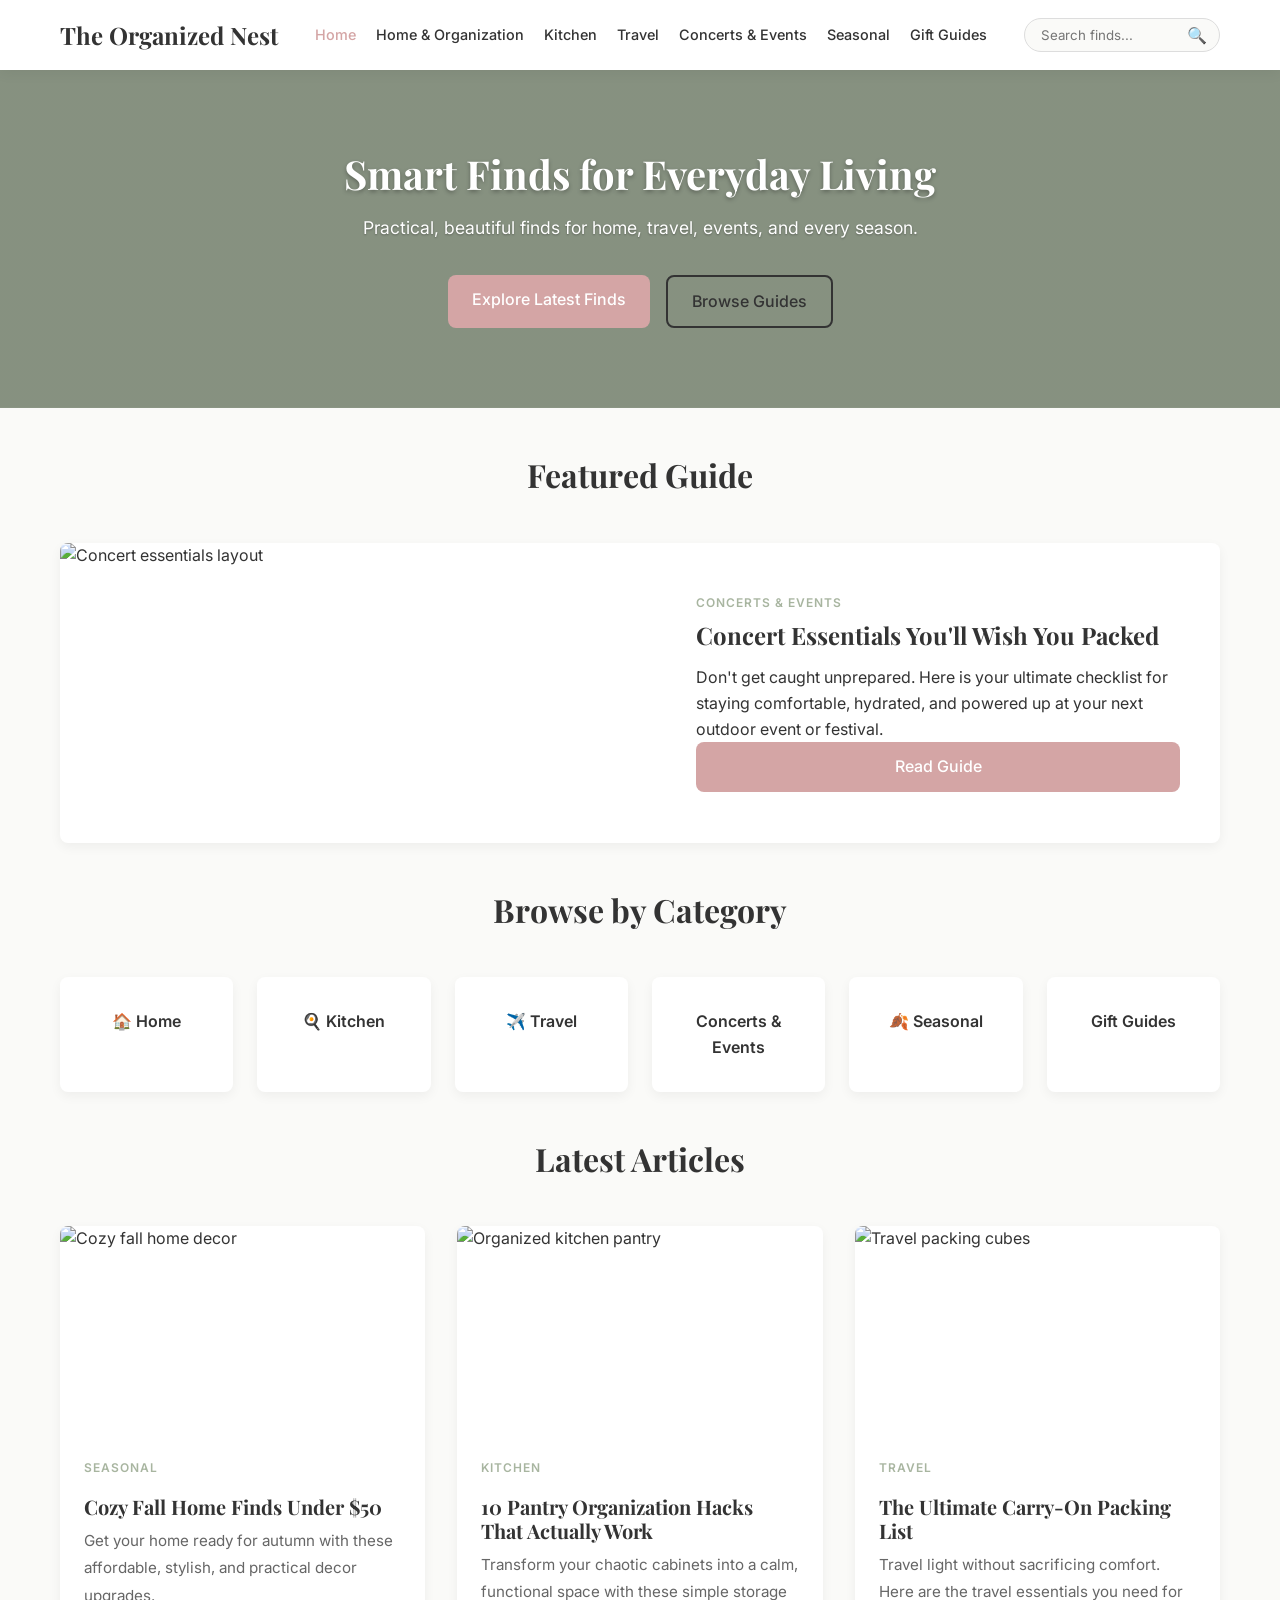
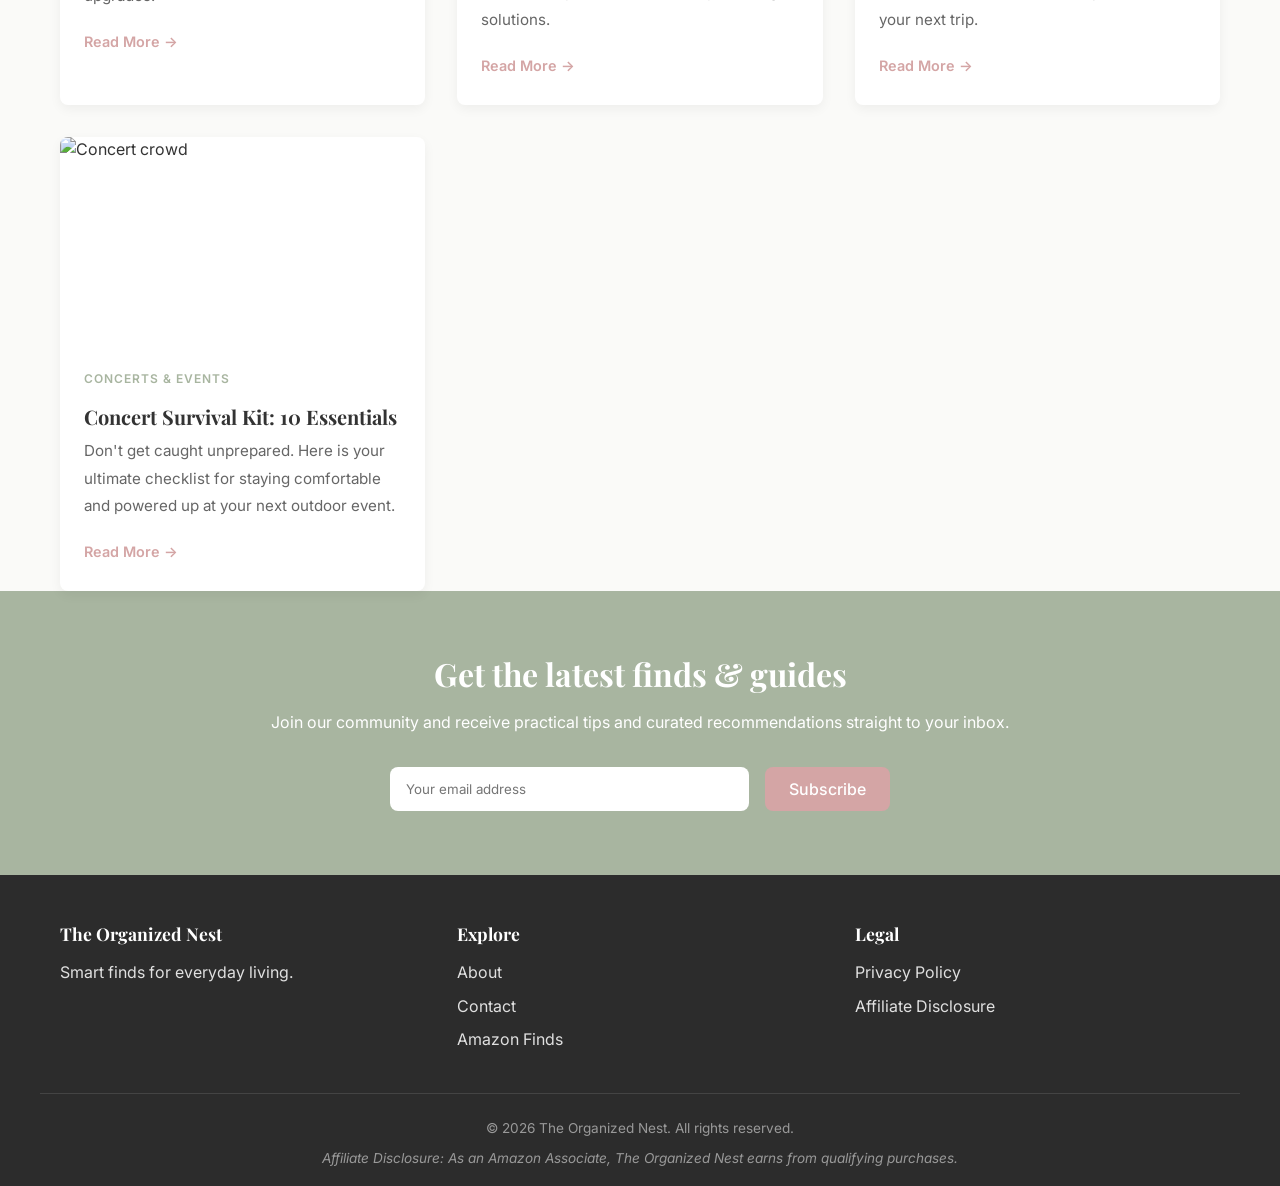
==== index.html @ ee4d2ad8 "Sprint 6: Added SEO tags, lazy loading, affiliate link injector, and analytics placeholders" ====
<!DOCTYPE html>
<html lang="en">
<head>
    <meta charset="UTF-8">
    <meta name="viewport" content="width=device-width, initial-scale=1.0">
    <meta name="description" content="Smart finds for everyday living. Practical, beautiful finds for home, travel, events, and every season.">
    <title>The Organized Nest | Smart Finds for Everyday Living</title>
    <link rel="canonical" href="https://the-organized-nest.netlify.app/">
    
    <!-- Open Graph / Pinterest -->
    <meta property="og:title" content="The Organized Nest | Smart Finds for Everyday Living">
    <meta property="og:description" content="Practical, beautiful finds for home, travel, events, and every season.">
    <meta property="og:image" content="https://images.unsplash.com/photo-1493663284031-b7e3aefcae8e?auto=format&fit=crop&w=1200&q=80">
    <meta property="og:type" content="website">

    <!-- Analytics Placeholders (Uncomment and add your IDs when ready) -->
    <!-- Google Analytics (GA4)
    <script async src="https://www.googletagmanager.com/gtag/js?id=G-XXXXXXXXXX"></script>
    <script>
      window.dataLayer = window.dataLayer || [];
      function gtag(){dataLayer.push(arguments);}
      gtag('js', new Date());
      gtag('config', 'G-XXXXXXXXXX');
    </script> -->
    
    <!-- Pinterest Tag
    <script>
      !function(e){if(!window.pintrk){window.pintrk = function () {
      window.pintrk.queue.push(Array.prototype.slice.call(arguments))};var
      n=window.pintrk;n.queue=[];n.version="3.0";var t=document.createElement("script");
      t.async=!0;t.src=e;var r=document.getElementsByTagName("script")[0];
      r.parentNode.insertBefore(t,r)}}("https://s.pinimg.com/ct/core.js");
      pintrk('load', 'YOUR_PINTEREST_TAG_ID');
      pintrk('page');
    </script> -->

    <link rel="stylesheet" href="css/style.css">
    <link href="https://fonts.googleapis.com/css2?family=Inter:wght@400;500;600&family=Playfair+Display:wght@600;700&display=swap" rel="stylesheet">
</head>
<body>
    <header class="site-header">
        <div class="container header-container">
            <a href="index.html" class="logo">The Organized Nest</a>
            <button class="mobile-menu-toggle" aria-label="Toggle navigation"><span class="hamburger"></span></button>
            <nav class="main-nav">
                <ul class="nav-list">
                    <li><a href="index.html" class="active">Home</a></li>
                    <li><a href="#">Home & Organization</a></li>
                    <li><a href="#">Kitchen</a></li>
                    <li><a href="travel.html">Travel</a></li>
                    <li><a href="#">Concerts & Events</a></li>
                    <li><a href="#">Seasonal</a></li>
                    <li><a href="#">Gift Guides</a></li>
                </ul>
            </nav>
            <div class="header-search">
                <input type="text" placeholder="Search finds..." aria-label="Search">
                <div id="search-results" class="search-results-container"></div>
                <button type="button" aria-label="Submit search">🔍</button>
            </div>
        </div>
    </header>

    <main>
        <section class="hero">
            <div class="container hero-content">
                <h1>Smart Finds for Everyday Living</h1>
                <p>Practical, beautiful finds for home, travel, events, and every season.</p>
                <div class="hero-buttons">
                    <a href="#latest" class="btn btn-primary">Explore Latest Finds</a>
                    <a href="#categories" class="btn btn-secondary">Browse Guides</a>
                </div>
            </div>
        </section>

        <section class="featured-guide container">
            <div class="section-header"><h2>Featured Guide</h2></div>
            <article class="featured-card">
                <div class="featured-image"><img src="https://images.unsplash.com/photo-1501281668745-f7f57925c3b4?auto=format&fit=crop&w=800&q=80" alt="Concert essentials layout" loading="lazy"></div>
                <div class="featured-text">
                    <span class="category-tag">Concerts & Events</span>
                    <h3>Concert Essentials You'll Wish You Packed</h3>
                    <p>Don't get caught unprepared. Here is your ultimate checklist for staying comfortable, hydrated, and powered up at your next outdoor event or festival.</p>
                    <a href="articles/concert-essentials.html" class="btn btn-primary">Read Guide</a>
                </div>
            </article>
        </section>

        <section id="categories" class="categories container">
            <div class="section-header"><h2>Browse by Category</h2></div>
            <div class="category-grid">
                <a href="#" class="category-card"><span>🏠 Home</span></a>
                <a href="#" class="category-card"><span>🍳 Kitchen</span></a>
                <a href="travel.html" class="category-card"><span>✈️ Travel</span></a>
                <a href="#" class="category-card"><span> Concerts & Events</span></a>
                <a href="#" class="category-card"><span>🍂 Seasonal</span></a>
                <a href="#" class="category-card"><span> Gift Guides</span></a>
            </div>
        </section>

        <section id="latest" class="latest-articles container">
            <div class="section-header"><h2>Latest Articles</h2></div>
            <div class="article-grid">
                <article class="article-card">
                    <img src="https://images.unsplash.com/photo-1513694203232-719a280e022f?auto=format&fit=crop&w=600&q=80" alt="Cozy fall home decor" loading="lazy">
                    <div class="article-content">
                        <span class="category-tag">Seasonal</span>
                        <h3>Cozy Fall Home Finds Under $50</h3>
                        <p>Get your home ready for autumn with these affordable, stylish, and practical decor upgrades.</p>
                        <a href="articles/seasonal-fall.html" class="read-more">Read More →</a>
                    </div>
                </article>
                <article class="article-card">
                    <img src="https://images.unsplash.com/photo-1556911220-bff31c812dba?auto=format&fit=crop&w=600&q=80" alt="Organized kitchen pantry" loading="lazy">
                    <div class="article-content">
                        <span class="category-tag">Kitchen</span>
                        <h3>10 Pantry Organization Hacks That Actually Work</h3>
                        <p>Transform your chaotic cabinets into a calm, functional space with these simple storage solutions.</p>
                        <a href="articles/kitchen-organization.html" class="read-more">Read More →</a>
                    </div>
                </article>
                <article class="article-card">
                    <img src="https://images.unsplash.com/photo-1469854523086-cc02fe5d8800?auto=format&fit=crop&w=600&q=80" alt="Travel packing cubes" loading="lazy">
                    <div class="article-content">
                        <span class="category-tag">Travel</span>
                        <h3>The Ultimate Carry-On Packing List</h3>
                        <p>Travel light without sacrificing comfort. Here are the travel essentials you need for your next trip.</p>
                        <a href="articles/travel-essentials.html" class="read-more">Read More →</a>
                    </div>
                </article>
                <article class="article-card">
                    <img src="https://images.unsplash.com/photo-1501281668745-f7f57925c3b4?auto=format&fit=crop&w=600&q=80" alt="Concert crowd" loading="lazy">
                    <div class="article-content">
                        <span class="category-tag">Concerts & Events</span>
                        <h3>Concert Survival Kit: 10 Essentials</h3>
                        <p>Don't get caught unprepared. Here is your ultimate checklist for staying comfortable and powered up at your next outdoor event.</p>
                        <a href="articles/concert-essentials.html" class="read-more">Read More →</a>
                    </div>
                </article>
            </div>
        </section>

        <section class="newsletter">
            <div class="container newsletter-content">
                <h2>Get the latest finds & guides</h2>
                <p>Join our community and receive practical tips and curated recommendations straight to your inbox.</p>
                <form class="newsletter-form" onsubmit="event.preventDefault(); alert('Thank you for subscribing! (Placeholder)');">
                    <input type="email" placeholder="Your email address" required aria-label="Email address">
                    <button type="submit" class="btn btn-primary">Subscribe</button>
                </form>
            </div>
        </section>
    </main>

    <footer class="site-footer">
        <div class="container footer-content">
            <div class="footer-column"><h4>The Organized Nest</h4><p>Smart finds for everyday living.</p></div>
            <div class="footer-column"><h4>Explore</h4><ul><li><a href="about.html">About</a></li><li><a href="contact.html">Contact</a></li><li><a href="#">Amazon Finds</a></li></ul></div>
            <div class="footer-column"><h4>Legal</h4><ul><li><a href="privacy.html">Privacy Policy</a></li><li><a href="affiliate-disclosure.html">Affiliate Disclosure</a></li></ul></div>
        </div>
        <div class="container footer-bottom"><p>&copy; 2026 The Organized Nest. All rights reserved.</p><p class="affiliate-disclaimer">Affiliate Disclosure: As an Amazon Associate, The Organized Nest earns from qualifying purchases.</p></div>
    </footer>
    <script src="js/search-data.js"></script>
    <script src="js/main.js"></script>
</body>
</html>
---- css/style.css ----
/* =========================================
   THE ORGANIZED NEST - SPRINT 5 CSS
   ========================================= */

/* 1. CSS VARIABLES & RESET */
:root {
    --color-bg: #FAFAF8;
    --color-card: #FFFFFF;
    --color-text: #333333;
    --color-text-light: #666666;
    --color-accent: #D4A5A5;
    --color-accent-hover: #C08E8E;
    --color-sage: #A8B5A0;
    --font-heading: 'Playfair Display', serif;
    --font-body: 'Inter', sans-serif;
    --border-radius: 8px;
    --shadow: 0 4px 12px rgba(0, 0, 0, 0.05);
    --container-width: 1200px;
    --article-width: 800px;
}

* { margin: 0; padding: 0; box-sizing: border-box; }

body { font-family: var(--font-body); background-color: var(--color-bg); color: var(--color-text); line-height: 1.6; }
img { max-width: 100%; height: auto; display: block; border-radius: var(--border-radius); }
a { text-decoration: none; color: inherit; transition: color 0.3s ease; }
ul { list-style: none; }
.container { max-width: var(--container-width); margin: 0 auto; padding: 0 20px; }

/* 2. TYPOGRAPHY & BUTTONS */
h1, h2, h3, h4 { font-family: var(--font-heading); font-weight: 700; line-height: 1.2; margin-bottom: 1rem; }
h1 { font-size: 2.5rem; } h2 { font-size: 2rem; } h3 { font-size: 1.5rem; }

.btn { display: inline-block; padding: 12px 24px; border-radius: var(--border-radius); font-weight: 500; cursor: pointer; border: none; transition: all 0.3s ease; font-family: var(--font-body); font-size: 1rem; text-align: center; }
.btn-primary { background-color: var(--color-accent); color: white; }
.btn-primary:hover { background-color: var(--color-accent-hover); transform: translateY(-2px); }
.btn-secondary { background-color: transparent; border: 2px solid var(--color-text); color: var(--color-text); }
.btn-secondary:hover { background-color: var(--color-text); color: white; }

.category-tag { display: inline-block; font-size: 0.75rem; text-transform: uppercase; letter-spacing: 1px; color: var(--color-sage); font-weight: 600; margin-bottom: 0.5rem; }

/* 3. HEADER & NAVIGATION */
.site-header { background-color: var(--color-card); box-shadow: var(--shadow); position: sticky; top: 0; z-index: 100; padding: 1rem 0; }
.header-container { display: flex; align-items: center; justify-content: space-between; gap: 2rem; }
.logo { font-family: var(--font-heading); font-size: 1.5rem; font-weight: 700; color: var(--color-text); white-space: nowrap; }
.nav-list { display: flex; gap: 1.25rem; align-items: center; flex-wrap: nowrap; }
.nav-list li { margin: 0; }
.nav-list a { font-size: 0.9rem; font-weight: 500; padding: 0.5rem 0; white-space: nowrap; }
.nav-list a:hover, .nav-list a.active { color: var(--color-accent); }

.header-search { display: flex; align-items: center; border: 1px solid #ddd; border-radius: 20px; padding: 4px 12px; background: var(--color-bg); position: relative; }
.header-search input { border: none; outline: none; padding: 4px; font-family: var(--font-body); width: 150px; background: transparent; }
.header-search button { background: none; border: none; cursor: pointer; font-size: 1rem; }

.search-results-container { display: none; position: absolute; top: 100%; right: 0; margin-top: 10px; width: 300px; background-color: var(--color-card); border-radius: var(--border-radius); box-shadow: 0 8px 24px rgba(0,0,0,0.15); z-index: 101; max-height: 400px; overflow-y: auto; border: 1px solid #eee; }
.search-result-item { display: block; padding: 12px 16px; border-bottom: 1px solid #f5f5f5; transition: background 0.2s ease; }
.search-result-item:last-child { border-bottom: none; }
.search-result-item:hover { background-color: #f9f9f9; }
.search-result-category { display: block; font-size: 0.7rem; text-transform: uppercase; color: var(--color-sage); font-weight: 600; margin-bottom: 4px; }
.search-result-title { display: block; font-size: 0.9rem; color: var(--color-text); font-weight: 500; line-height: 1.3; }
.search-result-item.no-results { color: var(--color-text-light); font-style: italic; cursor: default; }

.mobile-menu-toggle { display: none; background: none; border: none; cursor: pointer; padding: 8px; }
.hamburger { display: block; width: 25px; height: 3px; background-color: var(--color-text); position: relative; }
.hamburger::before, .hamburger::after { content: ''; position: absolute; width: 25px; height: 3px; background-color: var(--color-text); left: 0; }
.hamburger::before { top: -8px; } .hamburger::after { top: 8px; }

/* 4. HERO SECTION */
.hero { background-color: var(--color-sage); color: white; text-align: center; padding: 5rem 20px; background-image: linear-gradient(rgba(0,0,0,0.2), rgba(0,0,0,0.2)), url('https://images.unsplash.com/photo-1493663284031-b7e3aefcae8e?auto=format&fit=crop&w=1200&q=80'); background-size: cover; background-position: center; }
.hero-content { max-width: 700px; margin: 0 auto; }
.hero h1 { color: white; text-shadow: 0 2px 4px rgba(0,0,0,0.3); }
.hero p { font-size: 1.1rem; margin-bottom: 2rem; text-shadow: 0 1px 2px rgba(0,0,0,0.3); }
.hero-buttons { display: flex; gap: 1rem; justify-content: center; flex-wrap: wrap; }

/* 5. SECTIONS GENERAL */
section { padding: 4rem 0; }
.section-header { text-align: center; margin-bottom: 3rem; padding-top: 1rem; }

/* 6. FEATURED GUIDE */
.featured-guide { padding-top: 2rem; }
.featured-card { display: grid; grid-template-columns: 1fr 1fr; gap: 2rem; background-color: var(--color-card); border-radius: var(--border-radius); overflow: hidden; box-shadow: var(--shadow); }
.featured-image img { width: 100%; height: 100%; object-fit: cover; border-radius: 0; min-height: 300px; }
.featured-text { padding: 2.5rem; display: flex; flex-direction: column; justify-content: center; }

/* 7. CATEGORIES */
.categories { padding-top: 2rem; }
.category-grid { display: grid; grid-template-columns: repeat(auto-fit, minmax(150px, 1fr)); gap: 1.5rem; }
.category-card { background-color: var(--color-card); padding: 2rem 1rem; text-align: center; border-radius: var(--border-radius); box-shadow: var(--shadow); font-weight: 600; transition: transform 0.3s ease, box-shadow 0.3s ease; }
.category-card:hover { transform: translateY(-5px); box-shadow: 0 8px 20px rgba(0,0,0,0.1); color: var(--color-accent); }

/* 8. LATEST ARTICLES */
.latest-articles { padding-top: 2rem; }
.article-grid { display: grid; grid-template-columns: repeat(auto-fit, minmax(300px, 1fr)); gap: 2rem; }
.article-card { background-color: var(--color-card); border-radius: var(--border-radius); overflow: hidden; box-shadow: var(--shadow); transition: transform 0.3s ease; }
.article-card:hover { transform: translateY(-5px); }
.article-card img { width: 100%; height: 200px; object-fit: cover; border-radius: 0; }
.article-card .article-content { padding: 1.5rem; }
.article-card .article-content h3 { font-size: 1.25rem; margin: 0.5rem 0; }
.article-card .article-content p { font-size: 0.95rem; color: var(--color-text-light); margin-bottom: 1rem; }
.read-more { font-size: 0.9rem; font-weight: 600; color: var(--color-accent); }

/* 9. NEWSLETTER */
.newsletter { background-color: var(--color-sage); color: white; text-align: center; }
.newsletter h2 { color: white; }
.newsletter-form { display: flex; gap: 1rem; justify-content: center; max-width: 500px; margin: 2rem auto 0; }
.newsletter-form input { flex: 1; padding: 12px 16px; border: none; border-radius: var(--border-radius); font-family: var(--font-body); }

/* 10. FOOTER */
.site-footer { background-color: #2C2C2C; color: #E0E0E0; padding: 3rem 0 1rem; }
.footer-content { display: grid; grid-template-columns: repeat(auto-fit, minmax(200px, 1fr)); gap: 2rem; margin-bottom: 2rem; }
.footer-column h4 { color: white; font-size: 1.1rem; margin-bottom: 1rem; }
.footer-column ul li { margin-bottom: 0.5rem; }
.footer-column a:hover { color: var(--color-accent); }
.footer-bottom { border-top: 1px solid #444; padding-top: 1.5rem; text-align: center; font-size: 0.85rem; color: #999; }
.affiliate-disclaimer { margin-top: 0.5rem; font-style: italic; }

/* 11. ARTICLE PAGE SPECIFIC STYLES */
.article-container { max-width: var(--article-width); margin: 0 auto; padding: 3rem 20px; }
.article-header { text-align: center; margin-bottom: 3rem; }
.breadcrumb { font-size: 0.85rem; color: var(--color-text-light); margin-bottom: 1rem; }
.breadcrumb a:hover { color: var(--color-accent); }
.article-date { font-size: 0.9rem; color: var(--color-text-light); margin-bottom: 2rem; }
.article-hero-img { width: 100%; height: 400px; object-fit: cover; border-radius: var(--border-radius); margin-top: 2rem; }

.article-content { font-size: 1.1rem; line-height: 1.8; color: var(--color-text); }
.article-content p { margin-bottom: 1.5rem; }
.article-content h2 { margin-top: 3rem; margin-bottom: 1rem; font-size: 1.8rem; }
.article-content h3 { margin-top: 2rem; margin-bottom: 0.5rem; font-size: 1.4rem; }
.intro-text { font-size: 1.2rem; font-weight: 500; color: var(--color-text-light); border-left: 4px solid var(--color-accent); padding-left: 1.5rem; margin-bottom: 2.5rem; }

.toc { background-color: var(--color-card); padding: 2rem; border-radius: var(--border-radius); box-shadow: var(--shadow); margin-bottom: 3rem; }
.toc h3 { font-size: 1.2rem; margin-bottom: 1rem; margin-top: 0; }
.toc ul { list-style: disc; padding-left: 1.5rem; }
.toc li { margin-bottom: 0.5rem; }
.toc a { color: var(--color-accent); font-weight: 500; }
.toc a:hover { text-decoration: underline; }

.product-card { display: grid; grid-template-columns: 1fr 2fr; gap: 2rem; background-color: var(--color-card); padding: 2rem; border-radius: var(--border-radius); box-shadow: var(--shadow); margin: 2.5rem 0; align-items: center; }
.product-image img { width: 100%; height: 250px; object-fit: cover; border-radius: var(--border-radius); }
.product-info h3 { font-size: 1.4rem; margin-bottom: 0.5rem; margin-top: 0; }
.product-info p { font-size: 1rem; color: var(--color-text-light); margin-bottom: 1.5rem; }

.affiliate-disclosure-box { background-color: #f0f0f0; border-left: 4px solid var(--color-sage); padding: 1.5rem; margin-top: 4rem; font-size: 0.9rem; color: var(--color-text-light); border-radius: 0 var(--border-radius) var(--border-radius) 0; }
.related-articles { max-width: var(--container-width); margin: 0 auto; padding: 4rem 20px; border-top: 1px solid #eee; }
.related-articles h2 { text-align: center; margin-bottom: 2.5rem; }

#back-to-top { display: none; position: fixed; bottom: 30px; right: 30px; z-index: 99; border: none; outline: none; background-color: var(--color-accent); color: white; cursor: pointer; padding: 15px; border-radius: 50%; font-size: 18px; box-shadow: 0 4px 12px rgba(0,0,0,0.15); transition: background-color 0.3s, transform 0.3s; }
#back-to-top:hover { background-color: var(--color-accent-hover); transform: translateY(-3px); }

/* 12. SIMPLE PAGES (About, Privacy, Contact) */
.simple-page-container { max-width: var(--article-width); margin: 0 auto; padding: 4rem 20px; }
.simple-page-container h1 { text-align: center; margin-bottom: 1rem; }
.simple-page-container .page-intro { text-align: center; font-size: 1.1rem; color: var(--color-text-light); margin-bottom: 3rem; max-width: 600px; margin-left: auto; margin-right: auto; }
.simple-page-container h2 { margin-top: 2.5rem; margin-bottom: 1rem; font-size: 1.5rem; }
.simple-page-container p, .simple-page-container li { margin-bottom: 1rem; line-height: 1.7; }
.simple-page-container ul { list-style: disc; padding-left: 1.5rem; margin-bottom: 1.5rem; }

.contact-form { background-color: var(--color-card); padding: 2rem; border-radius: var(--border-radius); box-shadow: var(--shadow); max-width: 600px; margin: 0 auto; }
.form-group { margin-bottom: 1.5rem; }
.form-group label { display: block; margin-bottom: 0.5rem; font-weight: 500; }
.form-group input, .form-group textarea { width: 100%; padding: 12px; border: 1px solid #ddd; border-radius: var(--border-radius); font-family: var(--font-body); font-size: 1rem; }
.form-group textarea { resize: vertical; min-height: 150px; }

/* 13. CATEGORY PAGE STYLES (NEW) */
.category-hero {
    background-color: var(--color-sage);
    color: white;
    text-align: center;
    padding: 4rem 20px;
    background-size: cover;
    background-position: center;
    position: relative;
}
.category-hero::before {
    content: '';
    position: absolute;
    top: 0; left: 0; right: 0; bottom: 0;
    background: rgba(0,0,0,0.3);
}
.category-hero-content {
    position: relative;
    z-index: 1;
    max-width: 700px;
    margin: 0 auto;
}
.category-hero h1 { color: white; text-shadow: 0 2px 4px rgba(0,0,0,0.3); margin-bottom: 1rem; }
.category-hero p { font-size: 1.1rem; text-shadow: 0 1px 2px rgba(0,0,0,0.3); }

.category-articles-section { padding: 4rem 0; }

/* 14. RESPONSIVE DESIGN */
@media (max-width: 900px) {
    .header-search { display: none; }
    .product-card { grid-template-columns: 1fr; }
    .product-image img { height: 200px; }
}

@media (max-width: 768px) {
    .mobile-menu-toggle { display: block; }
    .main-nav { display: none; position: absolute; top: 100%; left: 0; width: 100%; background-color: var(--color-card); box-shadow: var(--shadow); padding: 1rem 0; border-top: 1px solid #f0f0f0; }
    .main-nav.active { display: block; }
    .nav-list { flex-direction: column; gap: 0; width: 100%; }
    .nav-list li { width: 100%; border-bottom: 1px solid #f5f5f5; }
    .nav-list li:last-child { border-bottom: none; }
    .nav-list a { display: block; width: 100%; padding: 1rem; text-align: center; font-size: 1rem; }
    h1 { font-size: 2rem; } h2 { font-size: 1.75rem; }
    .section-header { margin-bottom: 2rem; padding-top: 0.5rem; }
    .featured-card { grid-template-columns: 1fr; }
    .featured-image img { height: 250px; }
    .newsletter-form { flex-direction: column; }
    .newsletter-form input, .newsletter-form button { width: 100%; }
    .article-hero-img { height: 250px; }
    .article-content { font-size: 1rem; }
}
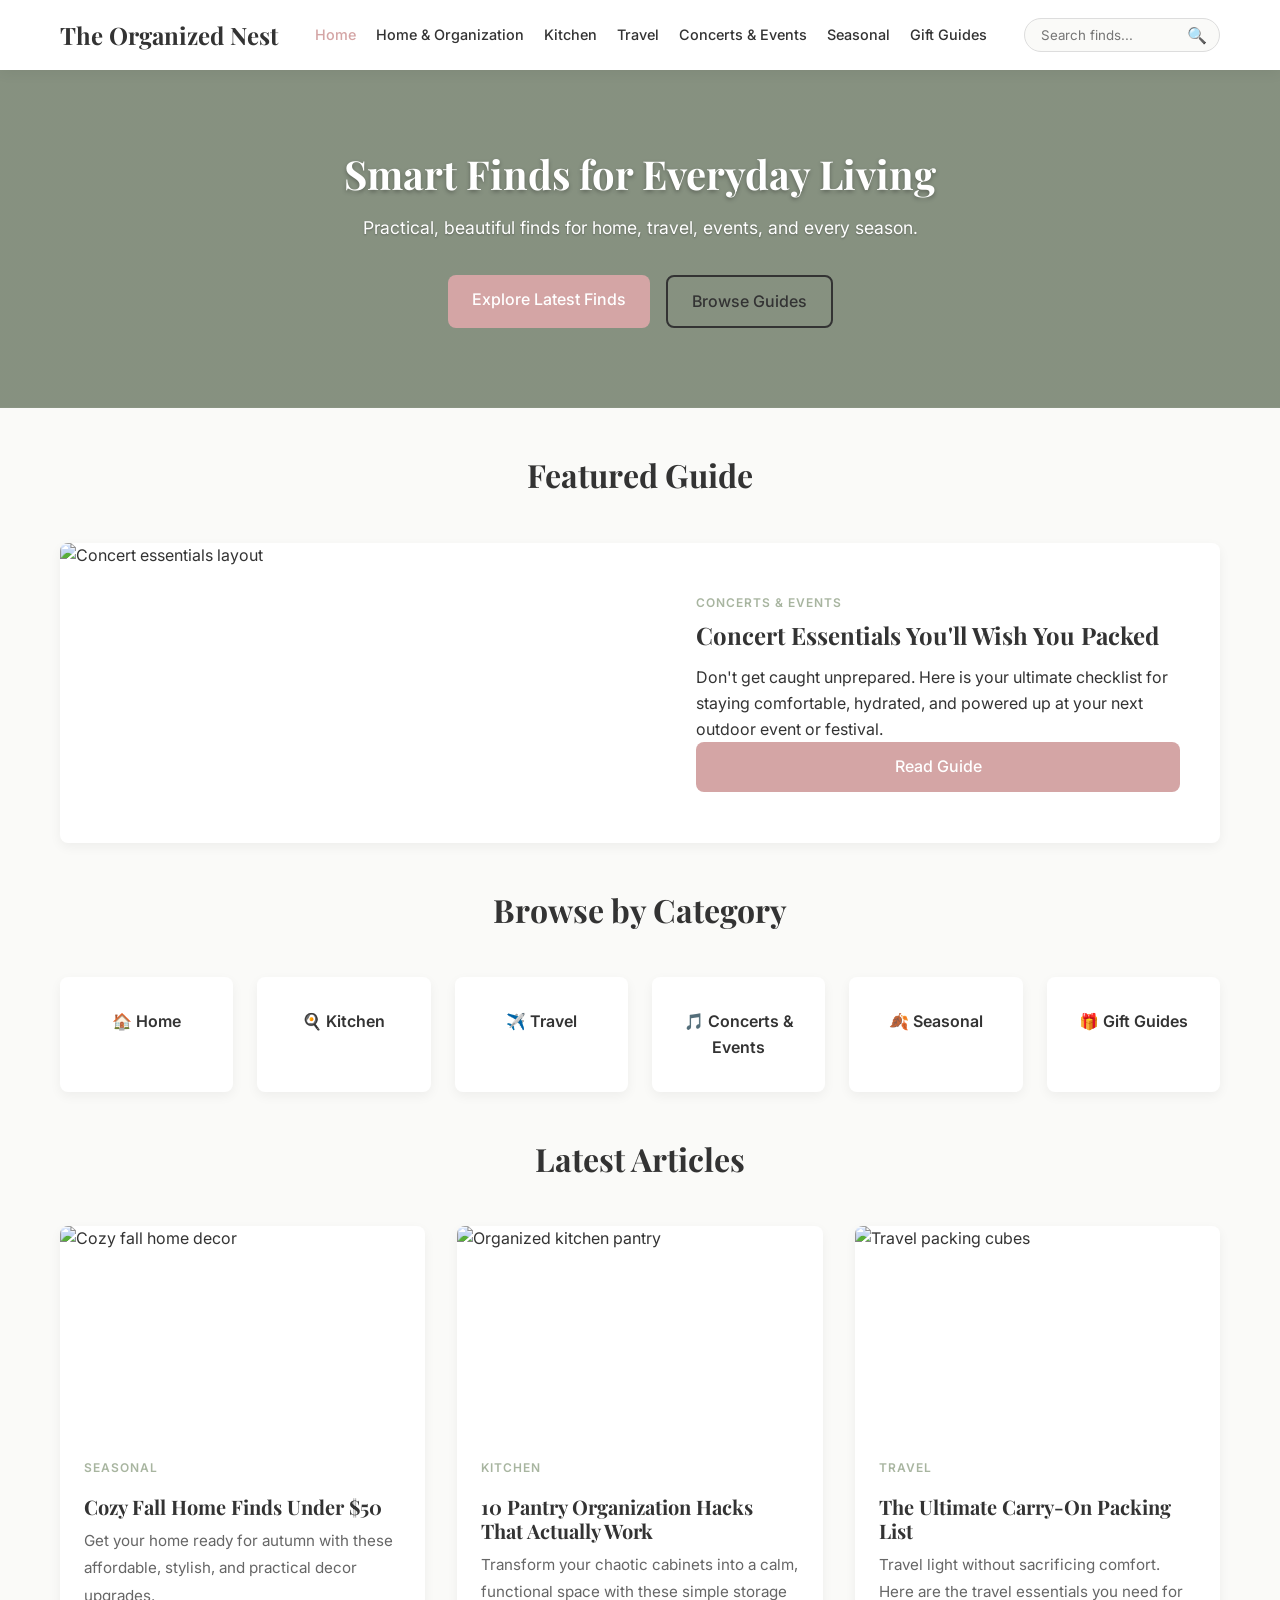
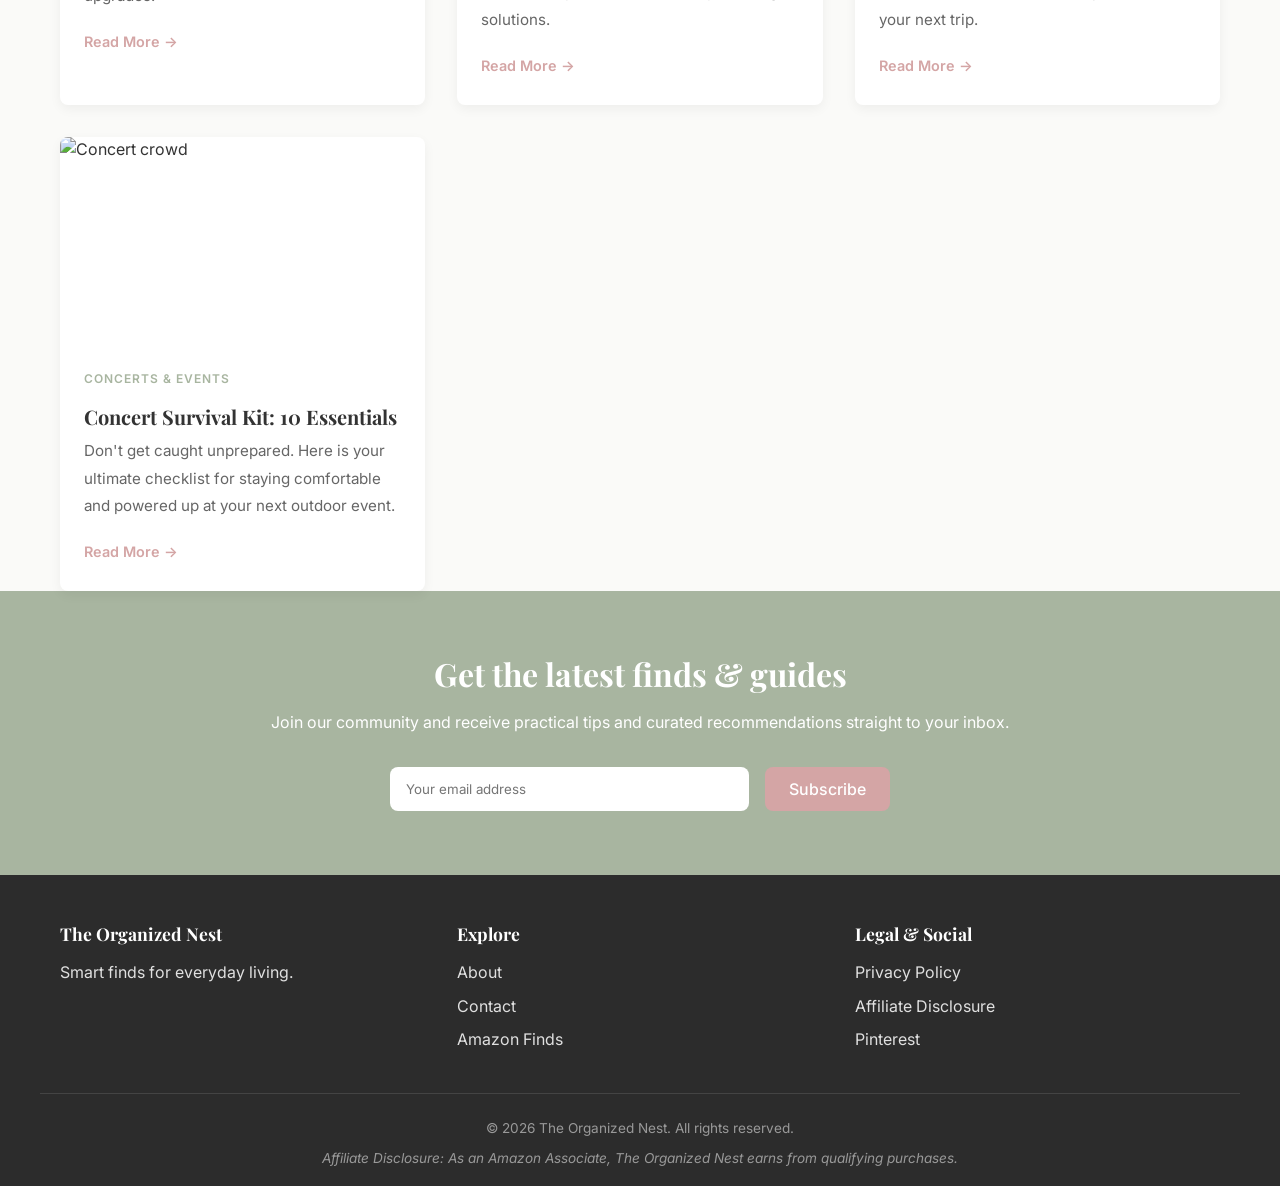
==== commit c224128a: "Sprint 7: Added real Amazon affiliate links and Pinterest social link" ====
--- a/index.html
+++ b/index.html
@@ -6,34 +6,10 @@
     <meta name="description" content="Smart finds for everyday living. Practical, beautiful finds for home, travel, events, and every season.">
     <title>The Organized Nest | Smart Finds for Everyday Living</title>
     <link rel="canonical" href="https://the-organized-nest.netlify.app/">
-    
-    <!-- Open Graph / Pinterest -->
     <meta property="og:title" content="The Organized Nest | Smart Finds for Everyday Living">
     <meta property="og:description" content="Practical, beautiful finds for home, travel, events, and every season.">
     <meta property="og:image" content="https://images.unsplash.com/photo-1493663284031-b7e3aefcae8e?auto=format&fit=crop&w=1200&q=80">
     <meta property="og:type" content="website">
-
-    <!-- Analytics Placeholders (Uncomment and add your IDs when ready) -->
-    <!-- Google Analytics (GA4)
-    <script async src="https://www.googletagmanager.com/gtag/js?id=G-XXXXXXXXXX"></script>
-    <script>
-      window.dataLayer = window.dataLayer || [];
-      function gtag(){dataLayer.push(arguments);}
-      gtag('js', new Date());
-      gtag('config', 'G-XXXXXXXXXX');
-    </script> -->
-    
-    <!-- Pinterest Tag
-    <script>
-      !function(e){if(!window.pintrk){window.pintrk = function () {
-      window.pintrk.queue.push(Array.prototype.slice.call(arguments))};var
-      n=window.pintrk;n.queue=[];n.version="3.0";var t=document.createElement("script");
-      t.async=!0;t.src=e;var r=document.getElementsByTagName("script")[0];
-      r.parentNode.insertBefore(t,r)}}("https://s.pinimg.com/ct/core.js");
-      pintrk('load', 'YOUR_PINTEREST_TAG_ID');
-      pintrk('page');
-    </script> -->
-
     <link rel="stylesheet" href="css/style.css">
     <link href="https://fonts.googleapis.com/css2?family=Inter:wght@400;500;600&family=Playfair+Display:wght@600;700&display=swap" rel="stylesheet">
 </head>
@@ -92,9 +68,9 @@
                 <a href="#" class="category-card"><span>🏠 Home</span></a>
                 <a href="#" class="category-card"><span>🍳 Kitchen</span></a>
                 <a href="travel.html" class="category-card"><span>✈️ Travel</span></a>
-                <a href="#" class="category-card"><span> Concerts & Events</span></a>
+                <a href="#" class="category-card"><span>🎵 Concerts & Events</span></a>
                 <a href="#" class="category-card"><span>🍂 Seasonal</span></a>
-                <a href="#" class="category-card"><span> Gift Guides</span></a>
+                <a href="#" class="category-card"><span>🎁 Gift Guides</span></a>
             </div>
         </section>
 
@@ -155,8 +131,22 @@
     <footer class="site-footer">
         <div class="container footer-content">
             <div class="footer-column"><h4>The Organized Nest</h4><p>Smart finds for everyday living.</p></div>
-            <div class="footer-column"><h4>Explore</h4><ul><li><a href="about.html">About</a></li><li><a href="contact.html">Contact</a></li><li><a href="#">Amazon Finds</a></li></ul></div>
-            <div class="footer-column"><h4>Legal</h4><ul><li><a href="privacy.html">Privacy Policy</a></li><li><a href="affiliate-disclosure.html">Affiliate Disclosure</a></li></ul></div>
+            <div class="footer-column">
+                <h4>Explore</h4>
+                <ul>
+                    <li><a href="about.html">About</a></li>
+                    <li><a href="contact.html">Contact</a></li>
+                    <li><a href="#">Amazon Finds</a></li>
+                </ul>
+            </div>
+            <div class="footer-column">
+                <h4>Legal & Social</h4>
+                <ul>
+                    <li><a href="privacy.html">Privacy Policy</a></li>
+                    <li><a href="affiliate-disclosure.html">Affiliate Disclosure</a></li>
+                    <li><a href="https://www.pinterest.com/organizednestguide/" target="_blank" rel="noopener">Pinterest</a></li>
+                </ul>
+            </div>
         </div>
         <div class="container footer-bottom"><p>&copy; 2026 The Organized Nest. All rights reserved.</p><p class="affiliate-disclaimer">Affiliate Disclosure: As an Amazon Associate, The Organized Nest earns from qualifying purchases.</p></div>
     </footer>
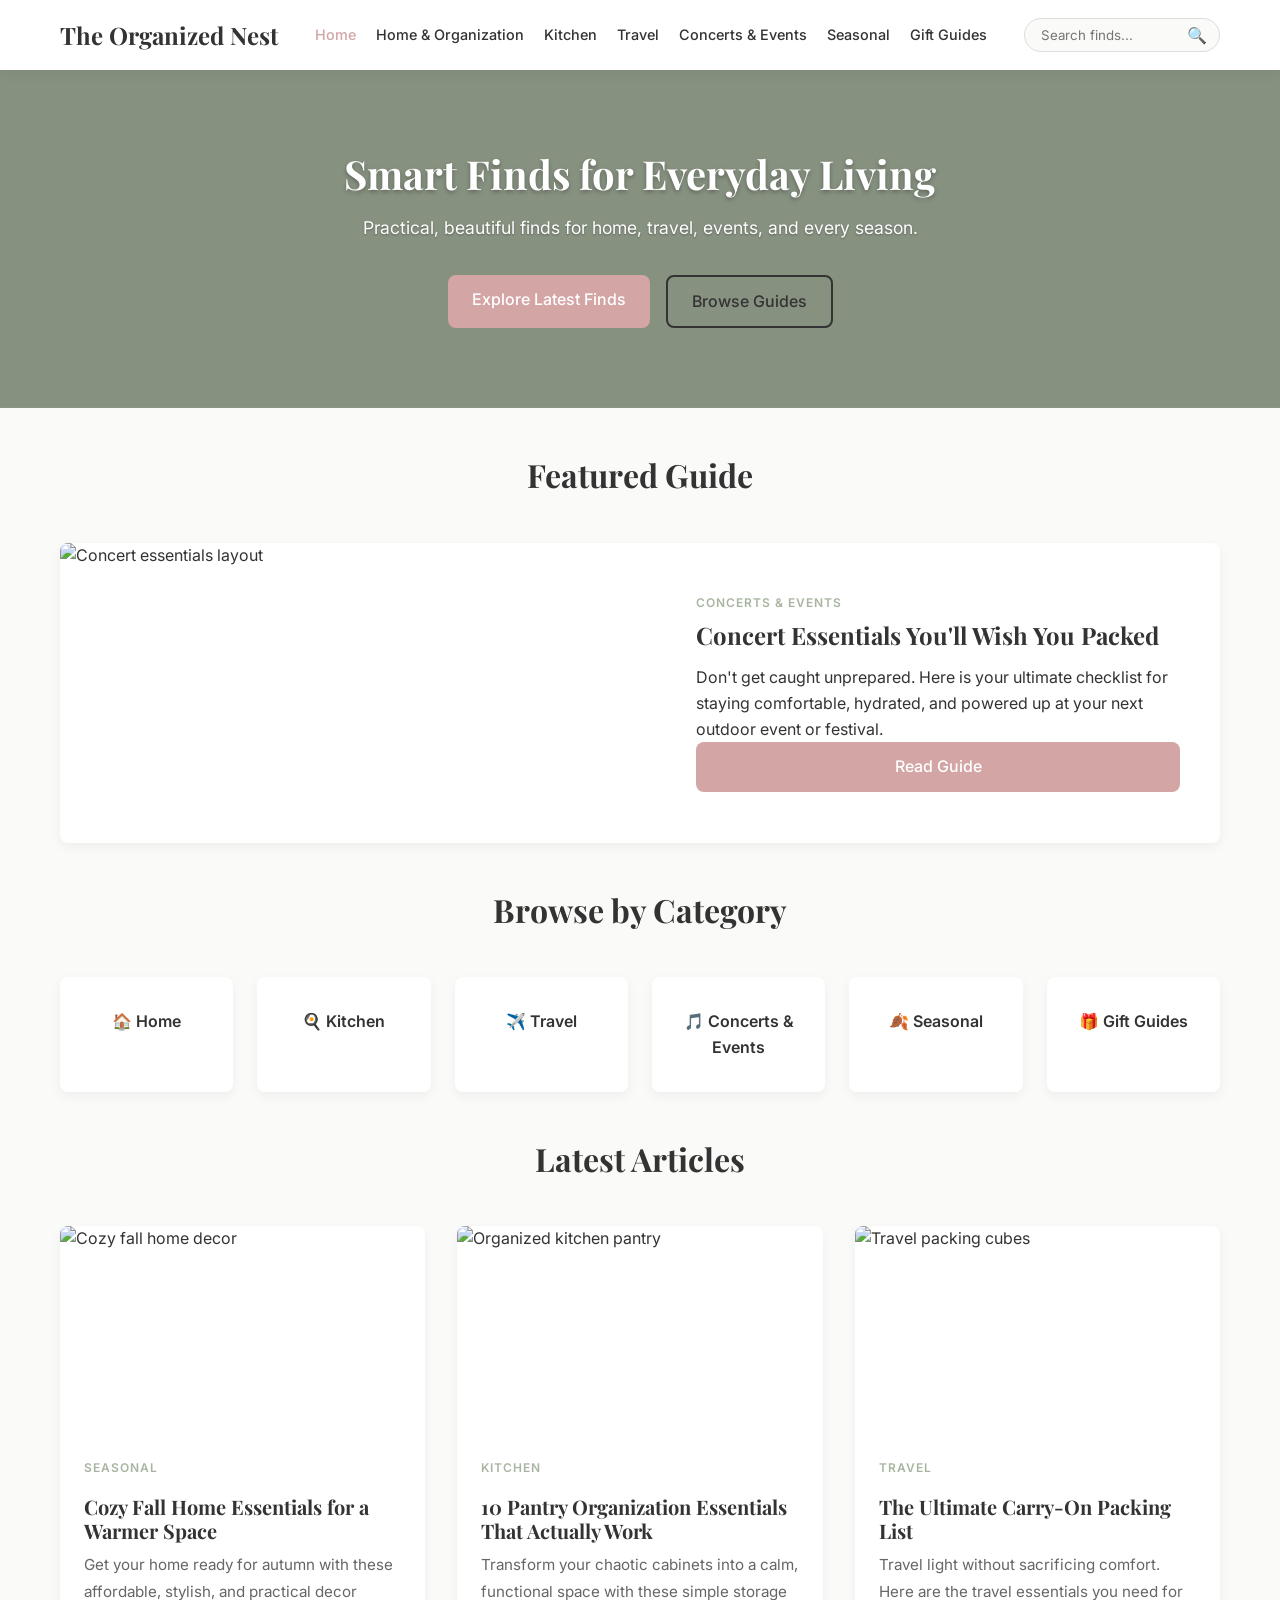
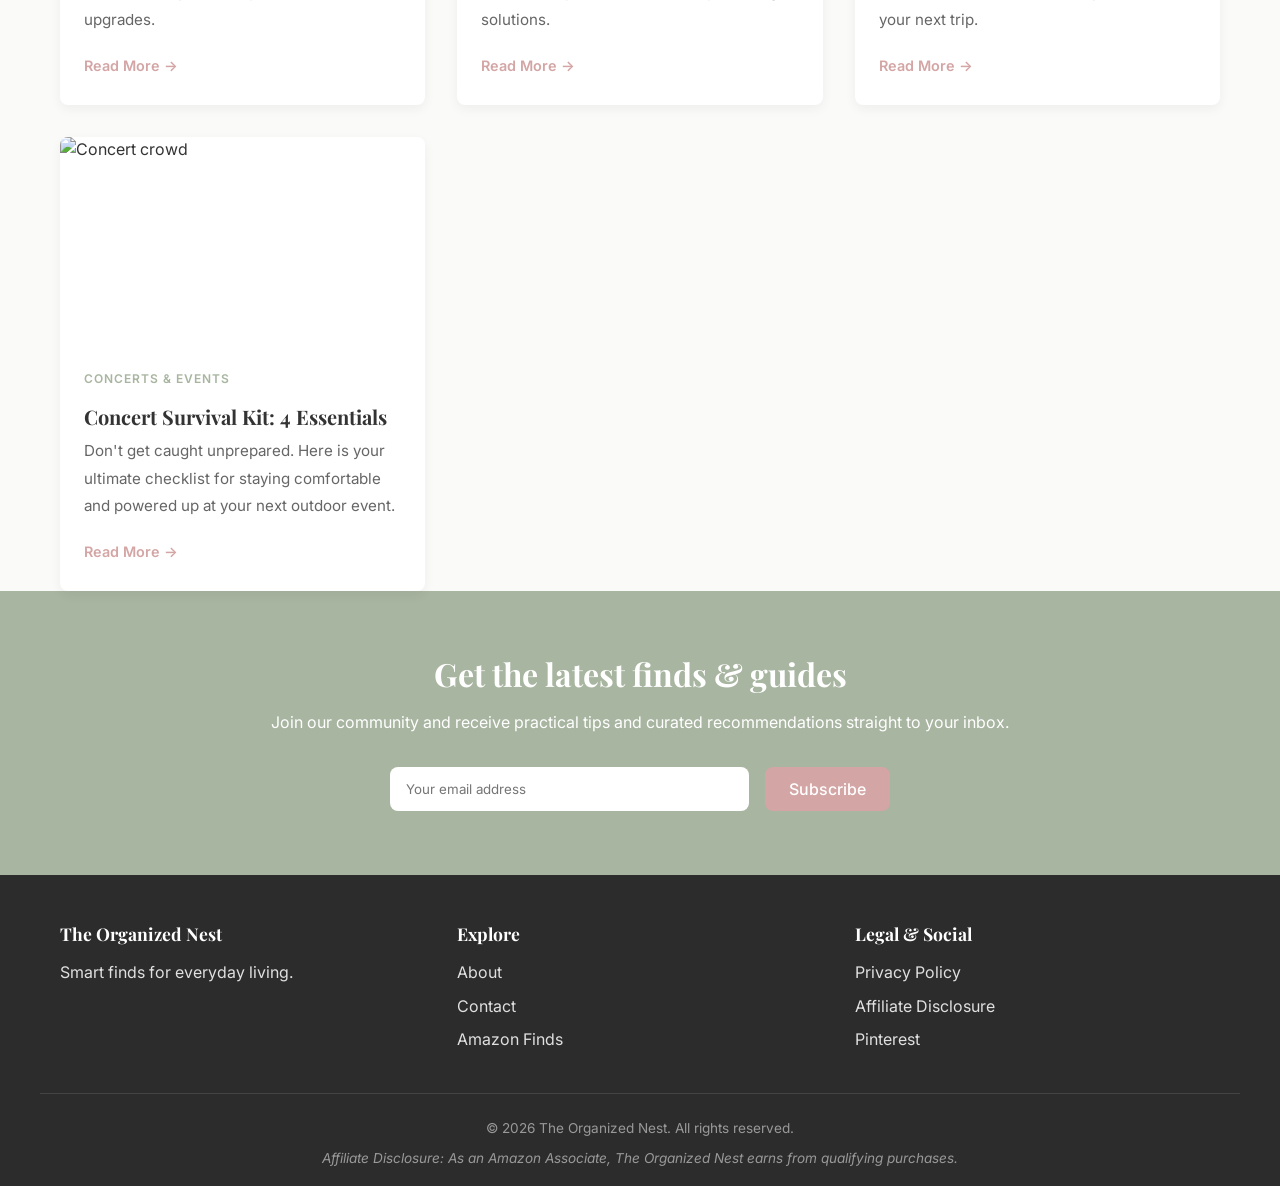
==== commit e8d412ab: "Sprint 11c: Fall article registry rollout + wired nav to finished pages + label accuracy fixes" ====
--- a/index.html
+++ b/index.html
@@ -6,10 +6,37 @@
     <meta name="description" content="Smart finds for everyday living. Practical, beautiful finds for home, travel, events, and every season.">
     <title>The Organized Nest | Smart Finds for Everyday Living</title>
     <link rel="canonical" href="https://the-organized-nest.netlify.app/">
+    
+    <!-- GOOGLE SEARCH CONSOLE VERIFICATION -->
+    <meta name="google-site-verification" content="xUi42Lqsvk4Hy4zqoOBjt_XNofE87isYebcjBtULLnY" />
+    
+    <!-- Open Graph / Pinterest -->
     <meta property="og:title" content="The Organized Nest | Smart Finds for Everyday Living">
     <meta property="og:description" content="Practical, beautiful finds for home, travel, events, and every season.">
     <meta property="og:image" content="https://images.unsplash.com/photo-1493663284031-b7e3aefcae8e?auto=format&fit=crop&w=1200&q=80">
     <meta property="og:type" content="website">
+
+    <!-- Analytics Placeholders -->
+    <!-- Google Analytics (GA4) - Uncomment and add ID when ready
+    <script async src="https://www.googletagmanager.com/gtag/js?id=G-XXXXXXXXXX"></script>
+    <script>
+      window.dataLayer = window.dataLayer || [];
+      function gtag(){dataLayer.push(arguments);}
+      gtag('js', new Date());
+      gtag('config', 'G-XXXXXXXXXX');
+    </script> -->
+    
+    <!-- Pinterest Tag - Uncomment and add ID when ready
+    <script>
+      !function(e){if(!window.pintrk){window.pintrk = function () {
+      window.pintrk.queue.push(Array.prototype.slice.call(arguments))};var
+      n=window.pintrk;n.queue=[];n.version="3.0";var t=document.createElement("script");
+      t.async=!0;t.src=e;var r=document.getElementsByTagName("script")[0];
+      r.parentNode.insertBefore(t,r)}}("https://s.pinimg.com/ct/core.js");
+      pintrk('load', 'YOUR_PINTEREST_TAG_ID');
+      pintrk('page');
+    </script> -->
+
     <link rel="stylesheet" href="css/style.css">
     <link href="https://fonts.googleapis.com/css2?family=Inter:wght@400;500;600&family=Playfair+Display:wght@600;700&display=swap" rel="stylesheet">
 </head>
@@ -20,14 +47,14 @@
             <button class="mobile-menu-toggle" aria-label="Toggle navigation"><span class="hamburger"></span></button>
             <nav class="main-nav">
                 <ul class="nav-list">
-                    <li><a href="index.html" class="active">Home</a></li>
-                    <li><a href="#">Home & Organization</a></li>
-                    <li><a href="#">Kitchen</a></li>
-                    <li><a href="travel.html">Travel</a></li>
-                    <li><a href="#">Concerts & Events</a></li>
-                    <li><a href="#">Seasonal</a></li>
-                    <li><a href="#">Gift Guides</a></li>
-                </ul>
+    <li><a href="index.html" class="active">Home</a></li>
+    <li><a href="#">Home & Organization</a></li>
+    <li><a href="articles/kitchen-organization.html">Kitchen</a></li>
+    <li><a href="travel.html">Travel</a></li>
+    <li><a href="articles/concert-essentials.html">Concerts & Events</a></li>
+    <li><a href="articles/seasonal-fall.html">Seasonal</a></li>
+    <li><a href="#">Gift Guides</a></li>
+</ul>
             </nav>
             <div class="header-search">
                 <input type="text" placeholder="Search finds..." aria-label="Search">
@@ -66,10 +93,10 @@
             <div class="section-header"><h2>Browse by Category</h2></div>
             <div class="category-grid">
                 <a href="#" class="category-card"><span>🏠 Home</span></a>
-                <a href="#" class="category-card"><span>🍳 Kitchen</span></a>
+                <a href="articles/kitchen-organization.html" class="category-card"><span>🍳 Kitchen</span></a>
                 <a href="travel.html" class="category-card"><span>✈️ Travel</span></a>
-                <a href="#" class="category-card"><span>🎵 Concerts & Events</span></a>
-                <a href="#" class="category-card"><span>🍂 Seasonal</span></a>
+                <a href="articles/concert-essentials.html" class="category-card"><span>🎵 Concerts & Events</span></a>
+                <a href="articles/seasonal-fall.html" class="category-card"><span>🍂 Seasonal</span></a>
                 <a href="#" class="category-card"><span>🎁 Gift Guides</span></a>
             </div>
         </section>
@@ -81,7 +108,7 @@
                     <img src="https://images.unsplash.com/photo-1513694203232-719a280e022f?auto=format&fit=crop&w=600&q=80" alt="Cozy fall home decor" loading="lazy">
                     <div class="article-content">
                         <span class="category-tag">Seasonal</span>
-                        <h3>Cozy Fall Home Finds Under $50</h3>
+                        <h3>Cozy Fall Home Essentials for a Warmer Space</h3>
                         <p>Get your home ready for autumn with these affordable, stylish, and practical decor upgrades.</p>
                         <a href="articles/seasonal-fall.html" class="read-more">Read More →</a>
                     </div>
@@ -90,7 +117,7 @@
                     <img src="https://images.unsplash.com/photo-1556911220-bff31c812dba?auto=format&fit=crop&w=600&q=80" alt="Organized kitchen pantry" loading="lazy">
                     <div class="article-content">
                         <span class="category-tag">Kitchen</span>
-                        <h3>10 Pantry Organization Hacks That Actually Work</h3>
+                        <h3>10 Pantry Organization Essentials That Actually Work</h3>
                         <p>Transform your chaotic cabinets into a calm, functional space with these simple storage solutions.</p>
                         <a href="articles/kitchen-organization.html" class="read-more">Read More →</a>
                     </div>
@@ -108,7 +135,7 @@
                     <img src="https://images.unsplash.com/photo-1501281668745-f7f57925c3b4?auto=format&fit=crop&w=600&q=80" alt="Concert crowd" loading="lazy">
                     <div class="article-content">
                         <span class="category-tag">Concerts & Events</span>
-                        <h3>Concert Survival Kit: 10 Essentials</h3>
+                        <h3>Concert Survival Kit: 4 Essentials</h3>
                         <p>Don't get caught unprepared. Here is your ultimate checklist for staying comfortable and powered up at your next outdoor event.</p>
                         <a href="articles/concert-essentials.html" class="read-more">Read More →</a>
                     </div>
@@ -131,22 +158,8 @@
     <footer class="site-footer">
         <div class="container footer-content">
             <div class="footer-column"><h4>The Organized Nest</h4><p>Smart finds for everyday living.</p></div>
-            <div class="footer-column">
-                <h4>Explore</h4>
-                <ul>
-                    <li><a href="about.html">About</a></li>
-                    <li><a href="contact.html">Contact</a></li>
-                    <li><a href="#">Amazon Finds</a></li>
-                </ul>
-            </div>
-            <div class="footer-column">
-                <h4>Legal & Social</h4>
-                <ul>
-                    <li><a href="privacy.html">Privacy Policy</a></li>
-                    <li><a href="affiliate-disclosure.html">Affiliate Disclosure</a></li>
-                    <li><a href="https://www.pinterest.com/organizednestguide/" target="_blank" rel="noopener">Pinterest</a></li>
-                </ul>
-            </div>
+            <div class="footer-column"><h4>Explore</h4><ul><li><a href="about.html">About</a></li><li><a href="contact.html">Contact</a></li><li><a href="#">Amazon Finds</a></li></ul></div>
+            <div class="footer-column"><h4>Legal & Social</h4><ul><li><a href="privacy.html">Privacy Policy</a></li><li><a href="affiliate-disclosure.html">Affiliate Disclosure</a></li><li><a href="https://www.pinterest.com/organizednestguide/" target="_blank" rel="noopener">Pinterest</a></li></ul></div>
         </div>
         <div class="container footer-bottom"><p>&copy; 2026 The Organized Nest. All rights reserved.</p><p class="affiliate-disclaimer">Affiliate Disclosure: As an Amazon Associate, The Organized Nest earns from qualifying purchases.</p></div>
     </footer>
--- a/css/style.css
+++ b/css/style.css
@@ -1,5 +1,6 @@
 /* =========================================
-   THE ORGANIZED NEST - SPRINT 5 CSS
+   THE ORGANIZED NEST - SPRINT 10.2 CSS
+   (TOC anchor offset fix + bullet removal)
    ========================================= */
 
 /* 1. CSS VARIABLES & RESET */
@@ -27,6 +28,10 @@
 ul { list-style: none; }
 .container { max-width: var(--container-width); margin: 0 auto; padding: 0 20px; }
 
+/* ANCHOR OFFSET FIX (Sprint 10.2): Para hindi matakipan ng sticky header
+   ang mga section titles kapag nag-click sa Table of Contents o iba pang anchors. */
+[id] { scroll-margin-top: 100px; }
+
 /* 2. TYPOGRAPHY & BUTTONS */
 h1, h2, h3, h4 { font-family: var(--font-heading); font-weight: 700; line-height: 1.2; margin-bottom: 1rem; }
 h1 { font-size: 2.5rem; } h2 { font-size: 2rem; } h3 { font-size: 1.5rem; }
@@ -130,13 +135,20 @@
 
 .toc { background-color: var(--color-card); padding: 2rem; border-radius: var(--border-radius); box-shadow: var(--shadow); margin-bottom: 3rem; }
 .toc h3 { font-size: 1.2rem; margin-bottom: 1rem; margin-top: 0; }
-.toc ul { list-style: disc; padding-left: 1.5rem; }
+
+/* TOC FIX (Sprint 10.2): Walang bullets dahil naka-numbers na ang items */
+.toc ul { list-style: none; padding-left: 0; }
+
 .toc li { margin-bottom: 0.5rem; }
 .toc a { color: var(--color-accent); font-weight: 500; }
 .toc a:hover { text-decoration: underline; }
 
 .product-card { display: grid; grid-template-columns: 1fr 2fr; gap: 2rem; background-color: var(--color-card); padding: 2rem; border-radius: var(--border-radius); box-shadow: var(--shadow); margin: 2.5rem 0; align-items: center; }
-.product-image img { width: 100%; height: 250px; object-fit: cover; border-radius: var(--border-radius); }
+
+/* PRODUCT IMAGE DISPLAY: contain + white bg = crisp, buong product, walang crop */
+.product-image { background-color: #ffffff; border-radius: var(--border-radius); }
+.product-image img { width: 100%; height: 280px; object-fit: contain; border-radius: var(--border-radius); }
+
 .product-info h3 { font-size: 1.4rem; margin-bottom: 0.5rem; margin-top: 0; }
 .product-info p { font-size: 1rem; color: var(--color-text-light); margin-bottom: 1.5rem; }
 
@@ -161,38 +173,19 @@
 .form-group input, .form-group textarea { width: 100%; padding: 12px; border: 1px solid #ddd; border-radius: var(--border-radius); font-family: var(--font-body); font-size: 1rem; }
 .form-group textarea { resize: vertical; min-height: 150px; }
 
-/* 13. CATEGORY PAGE STYLES (NEW) */
-.category-hero {
-    background-color: var(--color-sage);
-    color: white;
-    text-align: center;
-    padding: 4rem 20px;
-    background-size: cover;
-    background-position: center;
-    position: relative;
-}
-.category-hero::before {
-    content: '';
-    position: absolute;
-    top: 0; left: 0; right: 0; bottom: 0;
-    background: rgba(0,0,0,0.3);
-}
-.category-hero-content {
-    position: relative;
-    z-index: 1;
-    max-width: 700px;
-    margin: 0 auto;
-}
+/* 13. CATEGORY PAGE STYLES */
+.category-hero { background-color: var(--color-sage); color: white; text-align: center; padding: 4rem 20px; background-size: cover; background-position: center; position: relative; }
+.category-hero::before { content: ''; position: absolute; top: 0; left: 0; right: 0; bottom: 0; background: rgba(0,0,0,0.3); }
+.category-hero-content { position: relative; z-index: 1; max-width: 700px; margin: 0 auto; }
 .category-hero h1 { color: white; text-shadow: 0 2px 4px rgba(0,0,0,0.3); margin-bottom: 1rem; }
 .category-hero p { font-size: 1.1rem; text-shadow: 0 1px 2px rgba(0,0,0,0.3); }
-
 .category-articles-section { padding: 4rem 0; }
 
 /* 14. RESPONSIVE DESIGN */
 @media (max-width: 900px) {
     .header-search { display: none; }
     .product-card { grid-template-columns: 1fr; }
-    .product-image img { height: 200px; }
+    .product-image img { height: 240px; }
 }
 
 @media (max-width: 768px) {
@@ -211,4 +204,31 @@
     .newsletter-form input, .newsletter-form button { width: 100%; }
     .article-hero-img { height: 250px; }
     .article-content { font-size: 1rem; }
+    .pin-it-btn { top: 2.6rem; left: 8px; padding: 6px 12px; font-size: 0.8rem; }
+}
+
+/* 15. PINTEREST "PIN IT" BUTTON */
+.article-hero-wrap { position: relative; width: 100%; }
+
+.pin-it-btn {
+    position: absolute;
+    top: 3rem;
+    left: 12px;
+    background-color: #E60023;
+    color: white;
+    border: none;
+    border-radius: 20px;
+    padding: 8px 16px;
+    font-family: var(--font-body);
+    font-size: 0.85rem;
+    font-weight: 600;
+    cursor: pointer;
+    box-shadow: 0 2px 8px rgba(0,0,0,0.25);
+    transition: background 0.3s ease, transform 0.2s ease;
+    z-index: 5;
+}
+
+.pin-it-btn:hover {
+    background-color: #C4001D;
+    transform: translateY(-2px);
 }
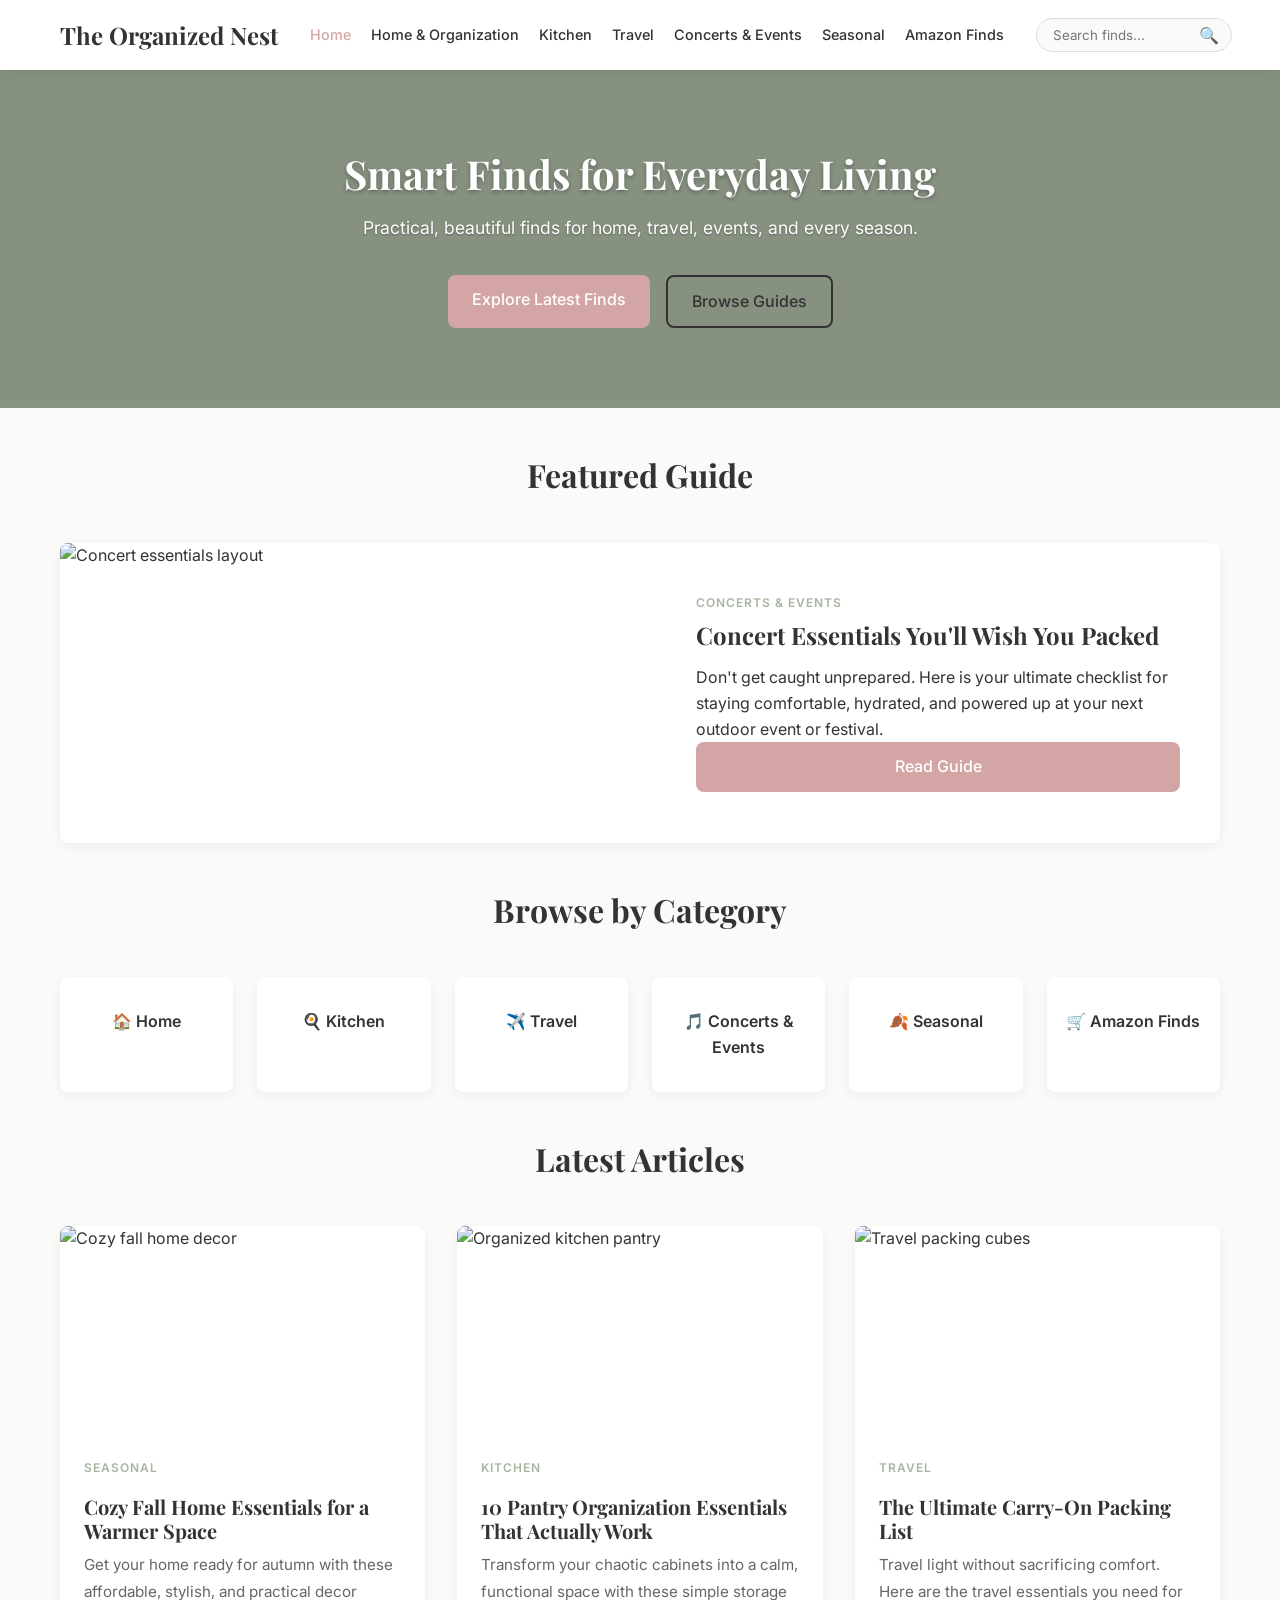
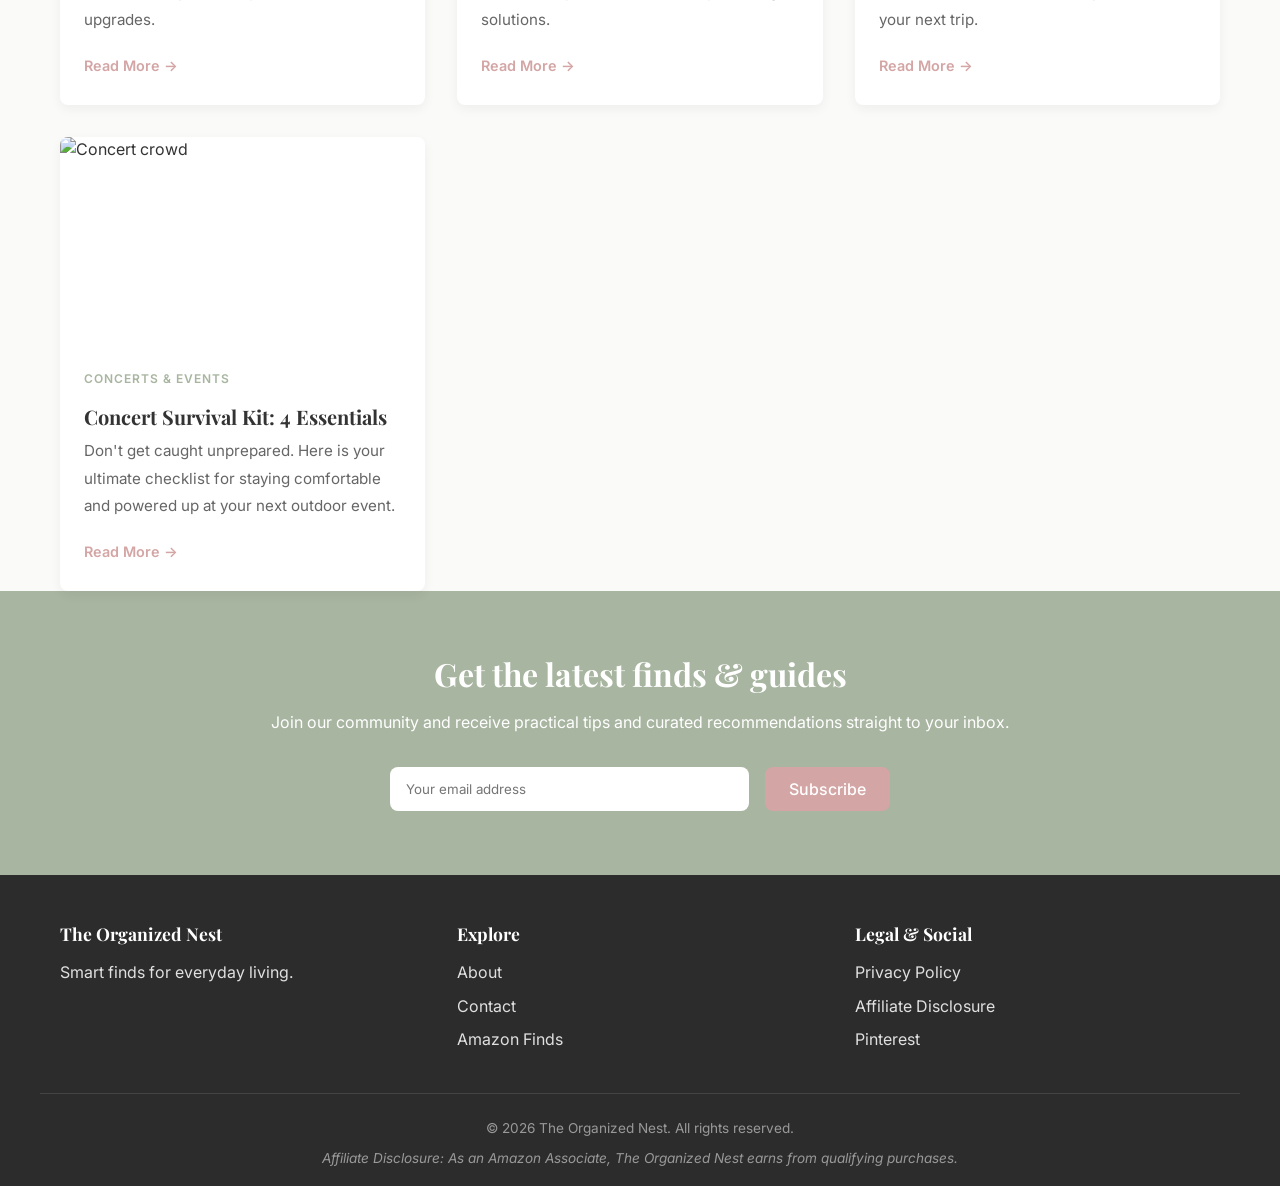
==== commit 159fb48d: "Sprint 13 Final: Holiday Gift Guide Live + Strategic Hero Image Update" ====
--- a/index.html
+++ b/index.html
@@ -47,14 +47,14 @@
             <button class="mobile-menu-toggle" aria-label="Toggle navigation"><span class="hamburger"></span></button>
             <nav class="main-nav">
                 <ul class="nav-list">
-    <li><a href="index.html" class="active">Home</a></li>
-    <li><a href="#">Home & Organization</a></li>
-    <li><a href="articles/kitchen-organization.html">Kitchen</a></li>
-    <li><a href="travel.html">Travel</a></li>
-    <li><a href="articles/concert-essentials.html">Concerts & Events</a></li>
-    <li><a href="articles/seasonal-fall.html">Seasonal</a></li>
-    <li><a href="#">Gift Guides</a></li>
-</ul>
+                    <li><a href="index.html" class="active">Home</a></li>
+                    <li><a href="#">Home & Organization</a></li>
+                    <li><a href="articles/kitchen-organization.html">Kitchen</a></li>
+                    <li><a href="travel.html">Travel</a></li>
+                    <li><a href="articles/concert-essentials.html">Concerts & Events</a></li>
+                    <li><a href="articles/seasonal-fall.html">Seasonal</a></li>
+                    <li><a href="amazon-finds.html">Amazon Finds</a></li>
+                </ul>
             </nav>
             <div class="header-search">
                 <input type="text" placeholder="Search finds..." aria-label="Search">
@@ -97,7 +97,7 @@
                 <a href="travel.html" class="category-card"><span>✈️ Travel</span></a>
                 <a href="articles/concert-essentials.html" class="category-card"><span>🎵 Concerts & Events</span></a>
                 <a href="articles/seasonal-fall.html" class="category-card"><span>🍂 Seasonal</span></a>
-                <a href="#" class="category-card"><span>🎁 Gift Guides</span></a>
+                <a href="amazon-finds.html" class="category-card"><span>🛒 Amazon Finds</span></a>
             </div>
         </section>
 
@@ -158,7 +158,7 @@
     <footer class="site-footer">
         <div class="container footer-content">
             <div class="footer-column"><h4>The Organized Nest</h4><p>Smart finds for everyday living.</p></div>
-            <div class="footer-column"><h4>Explore</h4><ul><li><a href="about.html">About</a></li><li><a href="contact.html">Contact</a></li><li><a href="#">Amazon Finds</a></li></ul></div>
+            <div class="footer-column"><h4>Explore</h4><ul><li><a href="about.html">About</a></li><li><a href="contact.html">Contact</a></li><li><a href="amazon-finds.html">Amazon Finds</a></li></ul></div>
             <div class="footer-column"><h4>Legal & Social</h4><ul><li><a href="privacy.html">Privacy Policy</a></li><li><a href="affiliate-disclosure.html">Affiliate Disclosure</a></li><li><a href="https://www.pinterest.com/organizednestguide/" target="_blank" rel="noopener">Pinterest</a></li></ul></div>
         </div>
         <div class="container footer-bottom"><p>&copy; 2026 The Organized Nest. All rights reserved.</p><p class="affiliate-disclaimer">Affiliate Disclosure: As an Amazon Associate, The Organized Nest earns from qualifying purchases.</p></div>
--- a/css/style.css
+++ b/css/style.css
@@ -1,6 +1,5 @@
 /* =========================================
-   THE ORGANIZED NEST - SPRINT 10.2 CSS
-   (TOC anchor offset fix + bullet removal)
+   THE ORGANIZED NEST - SPRINT 12 CSS
    ========================================= */
 
 /* 1. CSS VARIABLES & RESET */
@@ -28,8 +27,7 @@
 ul { list-style: none; }
 .container { max-width: var(--container-width); margin: 0 auto; padding: 0 20px; }
 
-/* ANCHOR OFFSET FIX (Sprint 10.2): Para hindi matakipan ng sticky header
-   ang mga section titles kapag nag-click sa Table of Contents o iba pang anchors. */
+/* ANCHOR OFFSET FIX (Sprint 10.2): Para hindi matakipan ng sticky header ang mga section titles kapag nag-click sa Table of Contents o iba pang anchors. */
 [id] { scroll-margin-top: 100px; }
 
 /* 2. TYPOGRAPHY & BUTTONS */
@@ -231,4 +229,73 @@
 .pin-it-btn:hover {
     background-color: #C4001D;
     transform: translateY(-2px);
+}
+
+/* =========================================
+   SPRINT 12: AMAZON FINDS HUB STYLES
+   ========================================= */
+
+.finds-filter-bar {
+    display: flex;
+    gap: 1rem;
+    justify-content: center;
+    margin-bottom: 3rem;
+    flex-wrap: wrap;
+}
+
+.filter-btn {
+    background: transparent;
+    border: 2px solid var(--color-sage);
+    color: var(--color-text);
+    padding: 8px 20px;
+    border-radius: 20px;
+    font-family: var(--font-body);
+    font-weight: 500;
+    cursor: pointer;
+    transition: all 0.3s ease;
+}
+
+.filter-btn:hover {
+    background-color: var(--color-sage);
+    color: white;
+}
+
+.filter-btn.active {
+    background-color: var(--color-accent);
+    border-color: var(--color-accent);
+    color: white;
+}
+
+.finds-grid {
+    display: grid;
+    grid-template-columns: repeat(auto-fill, minmax(300px, 1fr));
+    gap: 2rem;
+}
+
+/* Override standard product card layout for the grid view */
+.finds-card {
+    display: flex;
+    flex-direction: column;
+    height: 100%;
+}
+
+.finds-card .product-image img {
+    height: 200px; /* Fixed height for uniformity in grid */
+    object-fit: contain;
+    background: #fff;
+}
+
+.finds-card .product-info {
+    display: flex;
+    flex-direction: column;
+    flex-grow: 1;
+}
+
+.finds-card .product-info p {
+    flex-grow: 1;
+}
+
+.finds-card .btn {
+    width: 100%;
+    margin-top: auto;
 }
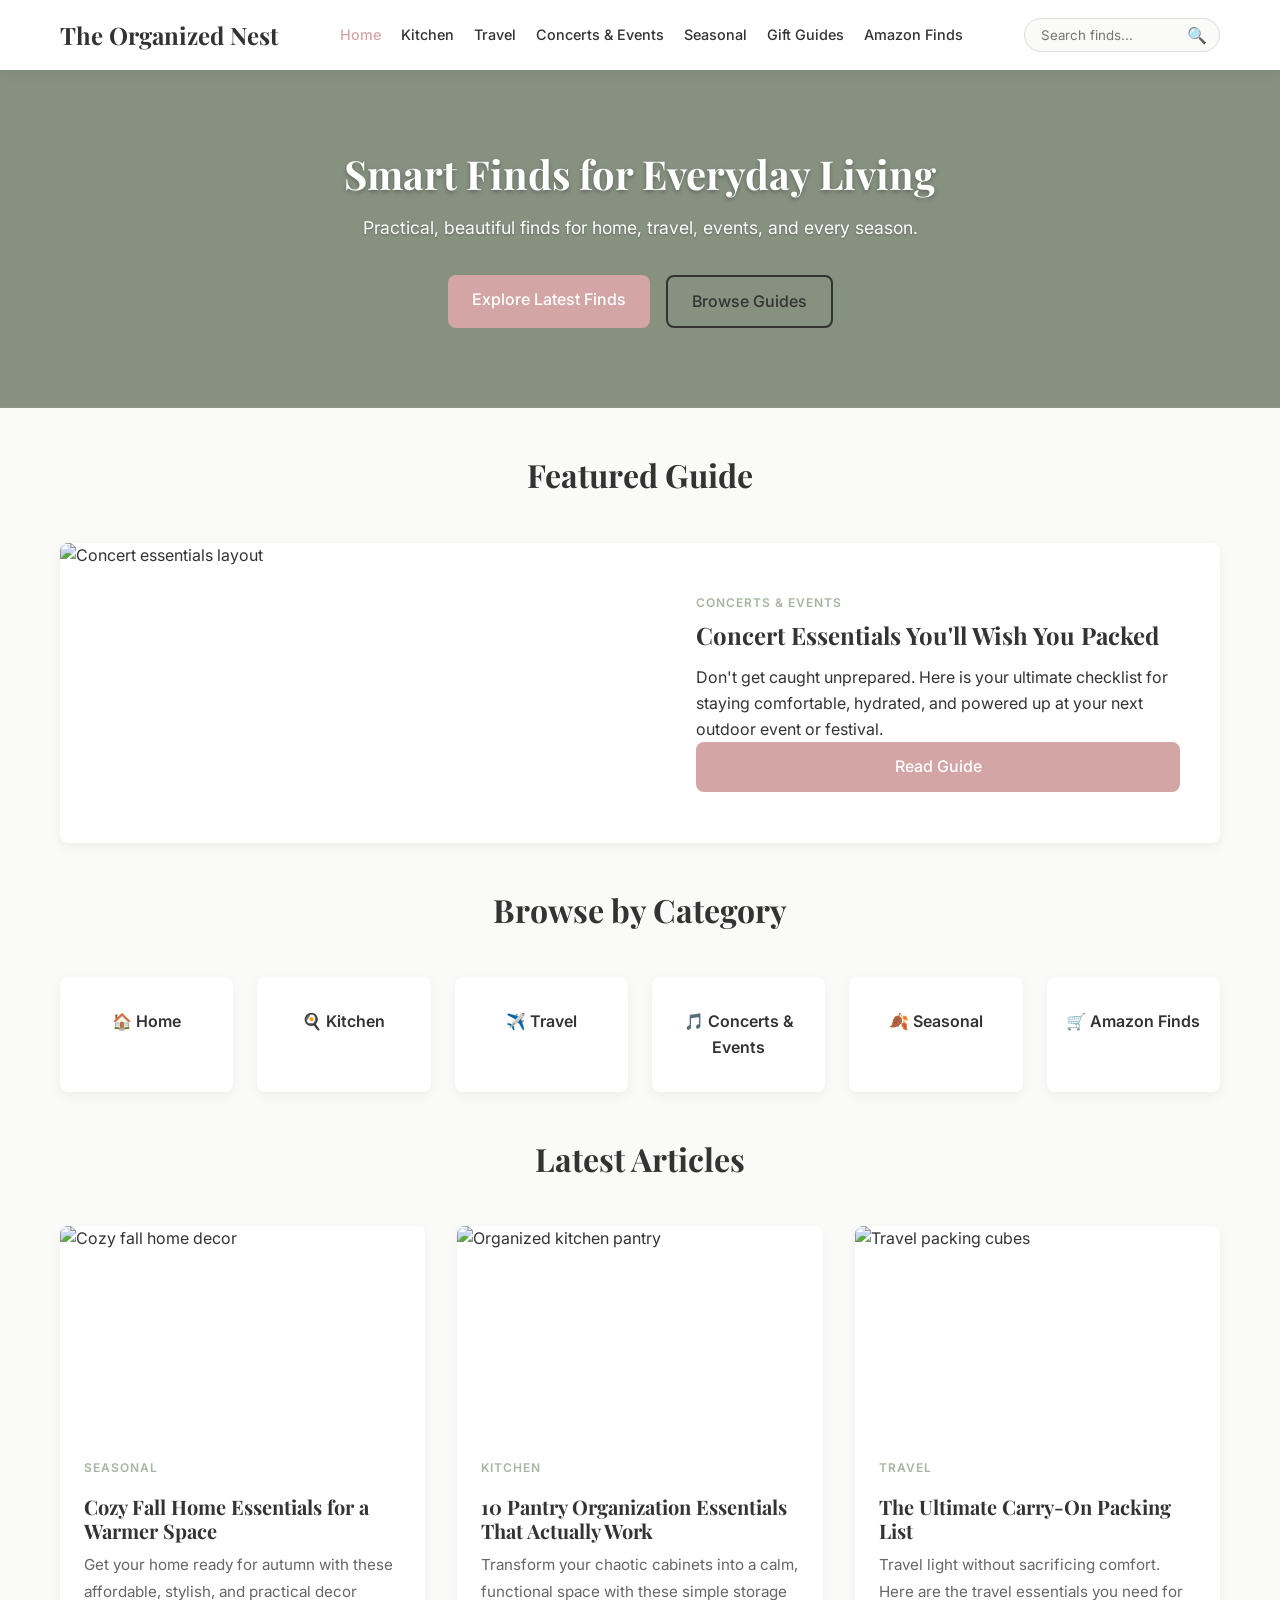
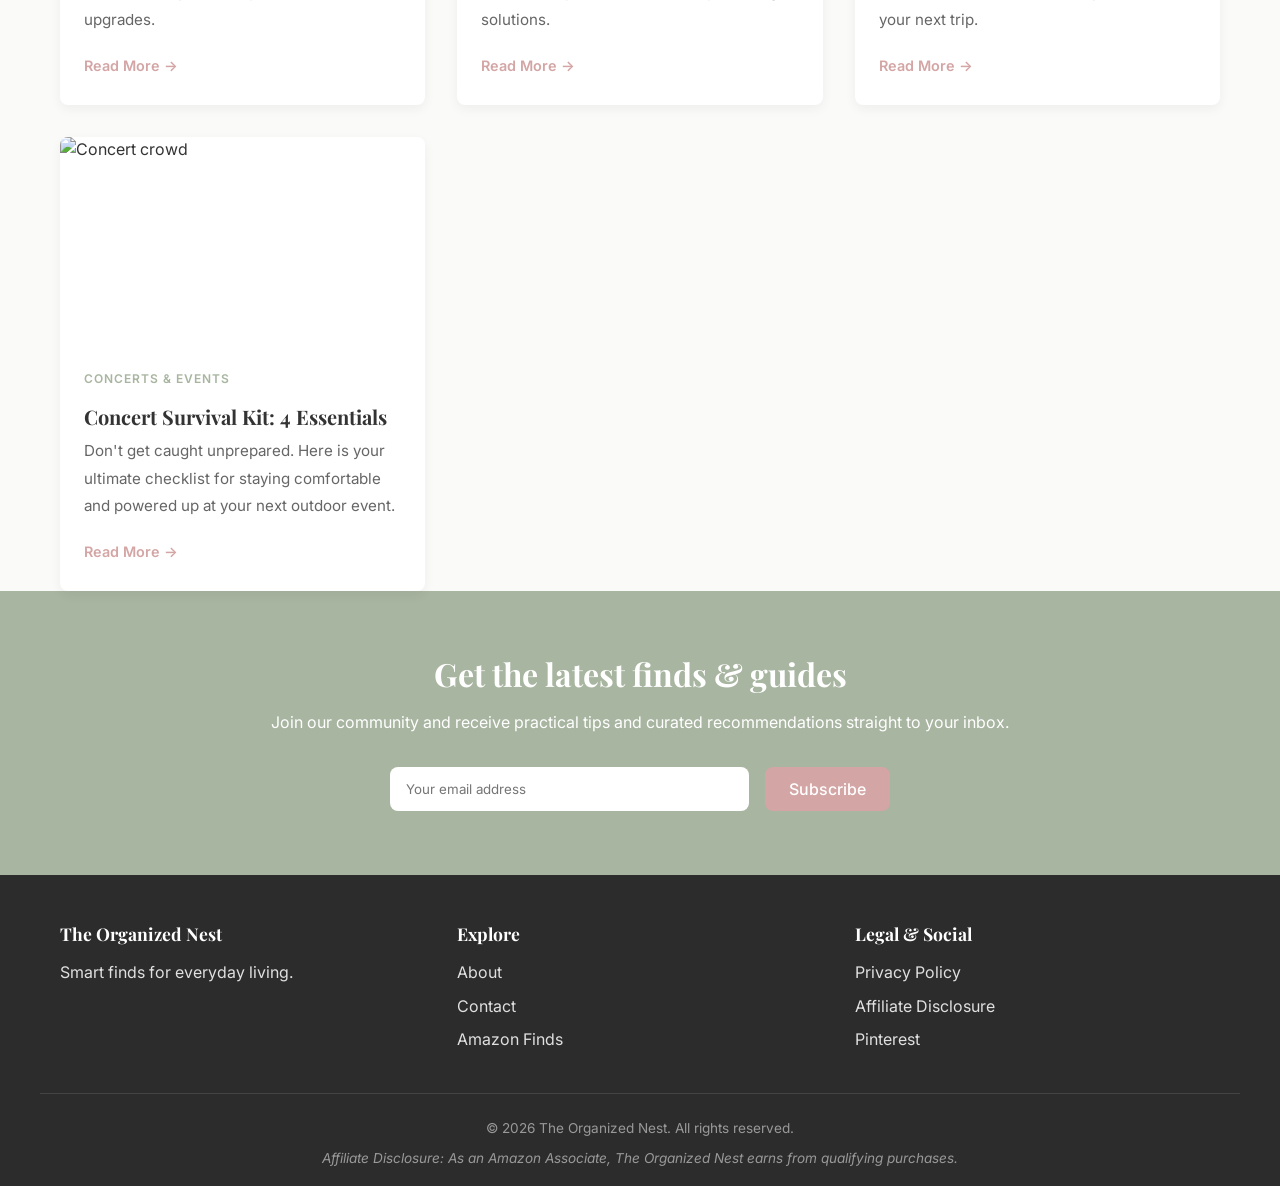
==== commit fe694242: "Sprint 15.1: Global Header Sync (Zero Flicker Architecture)" ====
--- a/index.html
+++ b/index.html
@@ -41,25 +41,25 @@
     <link href="https://fonts.googleapis.com/css2?family=Inter:wght@400;500;600&family=Playfair+Display:wght@600;700&display=swap" rel="stylesheet">
 </head>
 <body>
-    <header class="site-header">
+        <header class="site-header">
         <div class="container header-container">
             <a href="index.html" class="logo">The Organized Nest</a>
             <button class="mobile-menu-toggle" aria-label="Toggle navigation"><span class="hamburger"></span></button>
             <nav class="main-nav">
                 <ul class="nav-list">
-                    <li><a href="index.html" class="active">Home</a></li>
-                    <li><a href="#">Home & Organization</a></li>
-                    <li><a href="articles/kitchen-organization.html">Kitchen</a></li>
+                    <li><a href="index.html">Home</a></li>
+                    <li><a href="kitchen.html">Kitchen</a></li>
                     <li><a href="travel.html">Travel</a></li>
-                    <li><a href="articles/concert-essentials.html">Concerts & Events</a></li>
+                    <li><a href="articles/concert-essentials.html">Concerts &amp; Events</a></li>
                     <li><a href="articles/seasonal-fall.html">Seasonal</a></li>
+                    <li><a href="articles/gift-guide-holiday.html">Gift Guides</a></li>
                     <li><a href="amazon-finds.html">Amazon Finds</a></li>
                 </ul>
             </nav>
             <div class="header-search">
                 <input type="text" placeholder="Search finds..." aria-label="Search">
                 <div id="search-results" class="search-results-container"></div>
-                <button type="button" aria-label="Submit search">🔍</button>
+                <button type="button" aria-label="Submit search">&#128269;</button>
             </div>
         </div>
     </header>
